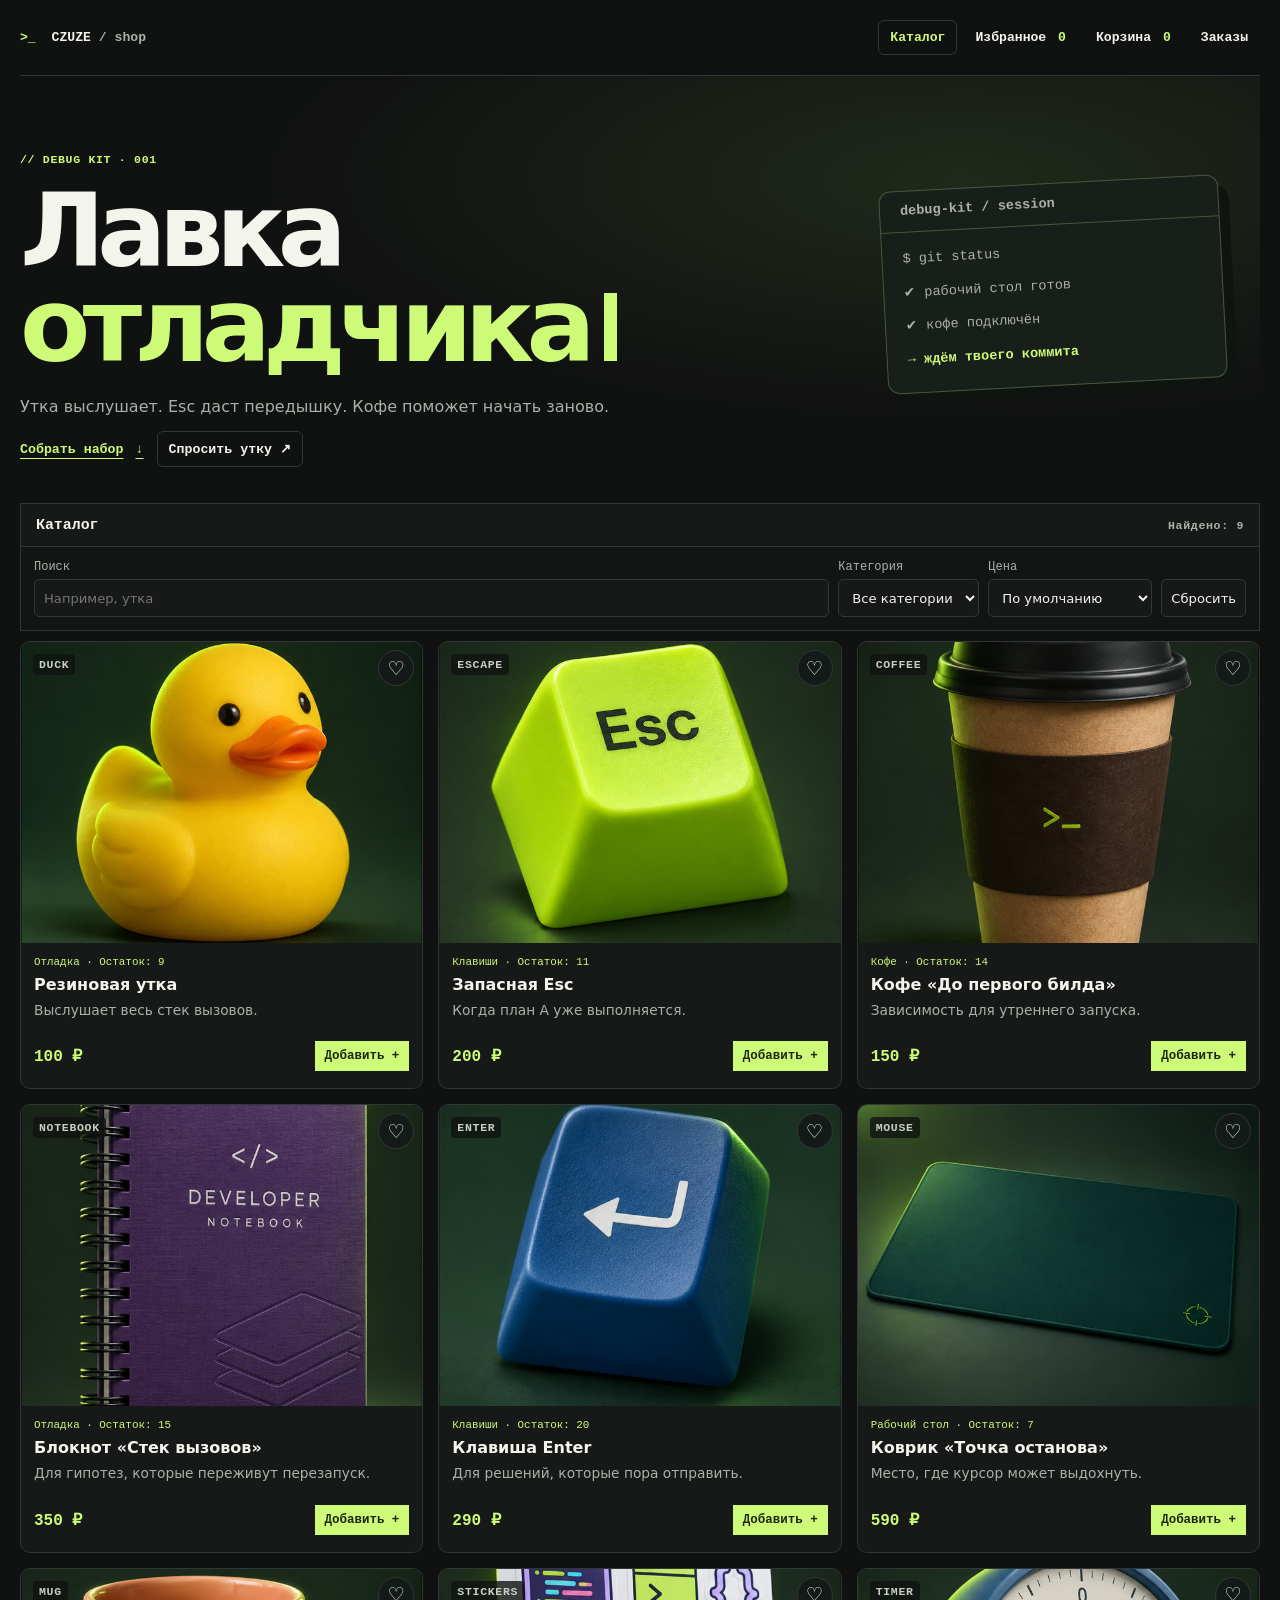
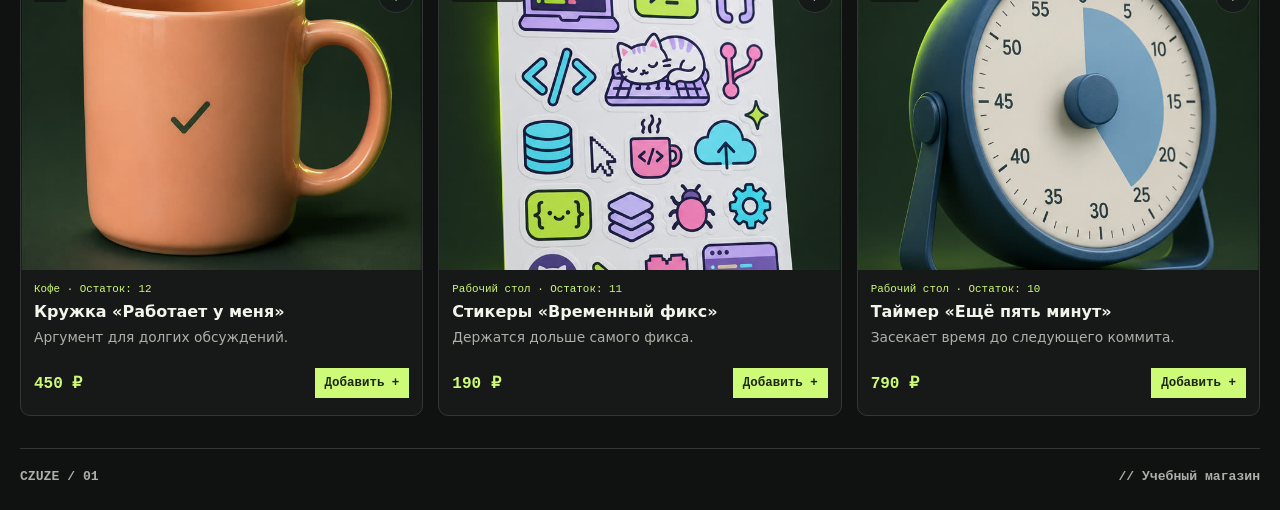
==== site/index.html @ dbb3ac7f "Import Czuze shop baseline" ====
<!doctype html>
<html lang="ru">
<head>
  <meta charset="utf-8">
  <meta name="viewport" content="width=device-width, initial-scale=1">
  <meta name="theme-color" content="#101111">
  <title>Czuze — Лавка отладчика</title>
  <link rel="stylesheet" href="./styles.css?v=20261111-all-models-v2">
  <script src="./catalog.js?v=20261111-all-models-v2" defer></script>
  <script src="./shop-mode.js?v=20261111-all-models-v2" defer></script>
  <script src="./shop-rules.js?v=20261111-all-models-v2" defer></script>
  <script src="./model-geometry.js?v=20261111-all-models-v2" defer></script>
  <script src="./product-models.js?v=20261111-all-models-v2" defer></script>
  <script src="./app.js?v=20261111-all-models-v2" defer></script>
</head>
<body>
  <div class="shell">
    <header class="topbar">
      <a class="brand" href="?view=catalog"><span aria-hidden="true">&gt;_</span> CZUZE<span class="muted"> / shop</span></a>
      <nav class="shop-nav" aria-label="Разделы магазина">
        <a href="?view=catalog" data-nav="catalog">Каталог</a>
        <a href="?view=favorites" data-nav="favorites">Избранное <span id="favorite-count">0</span></a>
        <a href="?view=cart" data-nav="cart">Корзина <span id="count">0</span></a>
        <a href="?view=orders" data-nav="orders">Заказы</a>
      </nav>
    </header>
    <main>
      <header class="hero" id="hero" hidden>
        <p class="eyebrow">// DEBUG KIT · 001</p>
        <h1>Лавка<br><span>отладчика<span class="cursor" aria-hidden="true"></span></span></h1>
        <p class="intro">Утка выслушает. Esc даст передышку. Кофе поможет начать заново.</p>
        <a class="hero-link" href="#catalog-title">Собрать набор <span aria-hidden="true">↓</span></a>
        <button class="secondary duck-launch" id="duck-launch" type="button">Спросить утку <span aria-hidden="true">↗</span></button>
        <div class="hero-terminal" aria-hidden="true"><b>debug-kit / session</b><span>$ git status</span><span>✔ рабочий стол готов</span><span>✔ кофе подключён</span><strong>→ ждём твоего коммита</strong></div>
      </header>
      <p id="storage-warning" class="catalog-message" role="status" hidden></p>
      <p id="app-status" class="sr-only" role="status"></p>
      <section class="view-heading" id="view-heading" hidden>
        <p class="eyebrow" id="view-kicker"></p>
        <h1 id="view-title"></h1>
      </section>
      <div class="workspace">
        <section id="catalog-view" aria-labelledby="catalog-title" hidden>
          <div class="section-heading">
            <h2 id="catalog-title" tabindex="-1">Каталог</h2>
            <span class="muted" id="result-count" role="status"></span>
          </div>
          <div class="filters" aria-label="Фильтры каталога">
            <label>Поиск <input id="search" type="search" placeholder="Например, утка"></label>
            <label>Категория <select id="category"><option value="">Все категории</option></select></label>
            <label>Цена <select id="sort"><option value="">По умолчанию</option><option value="asc">Сначала дешевле</option><option value="desc">Сначала дороже</option></select></label>
            <button type="button" id="reset">Сбросить</button>
          </div>
          <p id="catalog-message" class="catalog-message" hidden></p>
          <ul id="catalog" role="list"></ul>
        </section>
        <section class="cart-panel" id="cart-view" aria-labelledby="cart-title" hidden>
          <div class="section-heading">
            <h2 id="cart-title" tabindex="-1">Корзина</h2>
            <span class="muted">cart.log</span>
          </div>
          <div class="cart-body">
            <p id="empty">Ноль товаров. Ноль ошибок.</p>
            <ul id="cart" role="list" hidden></ul>
          </div>
          <form id="promo-form" class="promo">
            <label for="promo">Промокод</label>
            <div><input id="promo" placeholder="DEBUG10" maxlength="30"><button type="submit">Применить</button></div>
            <p id="promo-status" role="status"></p>
          </form>
          <p class="cart-event" id="cart-event" role="status"></p>
          <p class="cart-total discount" id="discount" hidden><span>Скидка</span><strong></strong></p>
          <p class="cart-total"><span>Итого</span><strong id="total">0 ₽</strong></p>
          <p id="cart-stock-warning" class="checkout-note" role="status" hidden>Проверьте количество товаров в корзине. Для некоторых позиций остаток изменился.</p>
          <p id="checkout-note" class="checkout-note" hidden></p>
          <a class="checkout add" id="go-checkout" href="?view=checkout" hidden>Перейти к оформлению →</a>
          <a class="checkout secondary" id="back-to-cart" href="?view=cart" hidden>← Вернуться в корзину</a>
          <button class="checkout add" id="checkout" type="button" hidden>Подтвердить заказ →</button>
        </section>
        <section id="product-view" class="product-detail" aria-labelledby="view-title" hidden>
          <div class="gallery">
            <img id="gallery-image" alt="" width="768" height="1024">
            <p id="gallery-placeholder" class="catalog-message" hidden>Фото недоступно</p>
            <div id="gallery-tabs" class="gallery-tabs" aria-label="Ракурсы товара"></div>
          </div>
          <div class="detail-info">
            <p class="eyebrow" id="detail-category"></p>
            <p id="detail-description"></p>
            <p id="detail-stock" class="muted"></p>
            <strong id="detail-price" class="price"></strong>
            <div id="detail-actions" class="buy-controls"></div>
            <button id="product-model-launch" class="add" type="button" hidden>Покрутить в 3D ↻</button>
            <button id="detail-favorite" class="secondary" type="button" aria-pressed="false"></button>
            <a href="?view=catalog" class="hero-link">← В каталог</a>
          </div>
        </section>
        <section id="orders-view" class="orders-view" aria-labelledby="view-title" hidden>
          <p id="order-success" class="order-success" role="status" hidden></p>
          <p id="orders-empty" class="catalog-message" hidden>Пока заказов нет. <a href="?view=catalog">Перейти в каталог</a></p>
          <ul id="orders-list" role="list"></ul>
        </section>
      </div>
    </main>
    <footer class="footer"><span>CZUZE / 01</span><span>// Учебный магазин</span></footer>
  </div>
  <dialog id="product-model-dialog" aria-labelledby="product-model-title">
    <header class="model-header">
      <div><p class="eyebrow">// OBJECT VIEWER</p><h2 id="product-model-title">3D-просмотр</h2></div>
      <form method="dialog"><button type="submit" class="secondary" aria-label="Закрыть 3D-просмотр">×</button></form>
    </header>
    <p id="product-model-hint" class="muted">Тяните модель мышью или пальцем. Стрелки поворачивают, колёсико и клавиши + / − меняют масштаб.</p>
    <div id="product-model-variants" class="model-variants" hidden>
      <label id="product-model-variant-label" for="product-model-variant">Оформление</label>
      <select id="product-model-variant"></select>
      <span id="product-model-variant-status" class="sr-only" role="status"></span>
      <small>Вариант для 3D-просмотра</small>
    </div>
    <canvas id="product-model" width="720" height="500" tabindex="0" aria-label="Вращаемая 3D-модель товара" aria-describedby="product-model-hint"></canvas>
    <p id="product-model-unavailable" class="muted" hidden>3D-просмотр недоступен в этом браузере. Фотографии есть в карточке товара.</p>
    <div class="model-controls">
      <button type="button" class="secondary" data-model-turn="-1" aria-label="Повернуть влево">←</button>
      <button type="button" class="secondary" data-model-turn="1" aria-label="Повернуть вправо">→</button>
      <button type="button" class="secondary" data-model-zoom="-1" aria-label="Уменьшить масштаб">−</button>
      <button type="button" class="secondary" data-model-zoom="1" aria-label="Увеличить масштаб">+</button>
      <button type="button" class="secondary" id="product-model-spin" aria-pressed="false">Автовращение</button>
      <button type="button" class="secondary" id="product-model-reset">Исходный вид</button>
      <span id="product-model-angle" class="muted" aria-hidden="true"></span>
    </div>
  </dialog>
  <dialog id="duck-dialog" aria-labelledby="duck-title">
    <header class="duck-heading">
      <img src="./assets/duck-front.jpg" width="50" height="50" alt="" loading="lazy">
      <div><p class="eyebrow">// DEBUG SESSION</p><h2 id="duck-title">Утка-отладчик</h2></div>
      <form method="dialog"><button type="submit" class="secondary" aria-label="Закрыть">×</button></form>
    </header>
    <form id="duck-form">
      <p id="duck-step" class="muted"></p>
      <label id="duck-question" for="duck-answer"></label>
      <textarea id="duck-answer" rows="4" maxlength="500" required></textarea>
      <button class="add" id="duck-next" type="submit">Дальше →</button>
    </form>
    <section id="duck-result" hidden aria-labelledby="duck-result-title">
      <h3 id="duck-result-title" tabindex="-1">План отладки</h3>
      <dl id="duck-summary"></dl>
      <button class="add" id="duck-restart" type="button">Начать заново</button>
    </section>
  </dialog>
  <template id="product-template">
    <li class="product">
      <div class="product-art">
        <span class="product-id"></span>
        <a class="product-photo"><img alt="" width="768" height="1024" loading="lazy"></a>
        <span class="art-placeholder" aria-hidden="true" hidden>▧</span>
        <button type="button" class="favorite" aria-pressed="false">♡</button>
      </div>
      <div class="product-info">
        <span class="product-category"></span>
        <h3><a></a></h3>
        <p></p>
        <div class="product-actions">
          <strong class="price"></strong>
          <div class="buy-controls"></div>
        </div>
      </div>
    </li>
  </template>
</body>
</html>
---- site/styles.css ----
* { box-sizing: border-box; }

:root {
  color-scheme: dark;
  --background: #101111;
  --panel: #171919;
  --line: #323636;
  --text: #f3f4ec;
  --muted: #abb1a7;
  --accent: #cdfa77;
  --mono: ui-monospace, SFMono-Regular, Consolas, monospace;
}

body {
  margin: 0;
  background: var(--background);
  color: var(--text);
  font-family: system-ui, sans-serif;
}

.shell { width: min(100% - 40px, 1320px); margin: auto; }
.topbar, .footer {
  display: flex;
  align-items: center;
  justify-content: space-between;
  gap: 12px;
  padding: 20px 0;
  font: 600 .82rem var(--mono);
}
.topbar { border-bottom: 1px solid var(--line); }
.brand > span:first-child { margin-right: 8px; color: var(--accent); }
.muted { color: var(--muted); }
.cart-link { color: var(--text); text-decoration: none; }
.cart-link:hover { color: var(--accent); }
#count { margin-left: 4px; padding: 3px 7px; border: 1px solid var(--line); color: var(--accent); }

.hero {
  padding: clamp(36px, 6vw, 78px) 0 36px;
  background: radial-gradient(ellipse at 76% 24%, #20291b, transparent 52%);
}
.eyebrow, .product-id, .section-heading > span { font: 600 .72rem var(--mono); letter-spacing: .06em; }
.eyebrow { margin: 0 0 17px; color: var(--accent); }
h1 { margin: 0; font-size: clamp(2.2rem, 8vw, 7.5rem); line-height: .93; letter-spacing: -.075em; }
h1 > span { color: var(--accent); }
.cursor { display: inline-block; width: .12em; height: .66em; margin-left: .16em; background: currentColor; }
.intro { margin: 22px 0 0; color: var(--muted); line-height: 1.55; }

.workspace { display: grid; grid-template-columns: minmax(0, 3fr) minmax(255px, 1fr); gap: 16px; align-items: start; }
.section-heading {
  display: flex;
  justify-content: space-between;
  align-items: center;
  gap: 12px;
  padding: 13px 15px;
  border: 1px solid var(--line);
  background: var(--panel);
}
h2 { margin: 0; font: 700 .93rem var(--mono); }
ul { margin: 0; padding: 0; list-style: none; }
#catalog { display: grid; grid-template-columns: repeat(3, minmax(0, 1fr)); gap: 10px; margin-top: 10px; }
.product { display: flex; flex-direction: column; min-width: 0; border: 1px solid var(--line); background: var(--panel); }
.product-art {
  position: relative;
  display: grid;
  place-items: center;
  overflow: hidden;
  aspect-ratio: 4 / 3;
  background-color: #1d2220;
  background-image: linear-gradient(#ffffff0a 1px, transparent 1px), linear-gradient(90deg, #ffffff0a 1px, transparent 1px);
  background-size: 20px 20px;
}
.product-id { position: absolute; inset: 10px auto auto 10px; color: #c8cec2; }
.product-art img { width: 94%; height: auto; }
.product-info { display: flex; flex: 1; flex-direction: column; gap: 7px; padding: 13px; }
.product-info h3, .product-info p { margin: 0; }
.product-info h3 { font-size: 1rem; }
.product-info p { color: var(--muted); font-size: .86rem; line-height: 1.4; }
.product-actions { display: flex; flex-wrap: wrap; align-items: center; justify-content: space-between; gap: 8px; margin-top: auto; padding-top: 10px; }
.price, .cart-total strong { font-family: var(--mono); color: var(--accent); }

button { font: inherit; cursor: pointer; }
.add {
  display: inline-flex;
  gap: 8px;
  align-items: center;
  padding: 7px 9px;
  border: 1px solid var(--accent);
  background: var(--accent);
  color: #1c2511;
  font-size: .78rem;
  font-weight: 750;
}
.add:hover { background: #e1ffa9; }
:focus-visible { outline: 2px solid var(--accent); outline-offset: 4px; }

.cart-panel { border: 1px solid var(--line); background: var(--panel); }
.cart-panel .section-heading { border-width: 0 0 1px; }
.cart-body { padding: 12px 15px; }
#empty { margin: 0; color: var(--muted); font: .78rem/1.5 var(--mono); }
#cart li { display: flex; gap: 8px; align-items: center; justify-content: space-between; padding: 6px 0; font-size: .85rem; }
#cart li + li { border-top: 1px solid var(--line); }
#cart button { min-width: 32px; min-height: 32px; border: 1px solid var(--line); background: transparent; color: var(--text); }
#cart button:hover { color: var(--accent); border-color: var(--accent); }
.cart-event { margin: 0; padding: 0 15px; color: var(--accent); font: .73rem/1.5 var(--mono); }
.cart-event:not(:empty) { padding-bottom: 12px; }
.cart-total { display: flex; justify-content: space-between; gap: 12px; margin: 0; padding: 13px 15px; border-top: 1px solid var(--line); }
.footer { margin-top: 32px; border-top: 1px solid var(--line); color: var(--muted); }

@media (max-width: 900px) {
  .workspace { grid-template-columns: 1fr; }
}
@media (max-width: 570px) {
  .shell { width: calc(100% - 28px); }
  #catalog { grid-template-columns: 1fr; }
  .product-art { aspect-ratio: 2 / 1; }
  .product-art img { width: min(72%, 240px); }
}

.hero { position: relative; padding-right: min(38%, 420px); }
.hero-link { display: inline-flex; gap: 12px; margin-top: 22px; color: var(--accent); font: 700 .83rem var(--mono); text-underline-offset: 5px; }
.hero-terminal {
  position: absolute;
  top: 25%;
  right: 3%;
  width: min(33%, 340px);
  display: grid;
  gap: 13px;
  padding: 0 20px 22px;
  border: 1px solid #46583c;
  border-radius: 12px;
  background: #181e19;
  color: var(--muted);
  box-shadow: 10px 12px 0 #101411;
  font: .85rem/1.5 var(--mono);
  transform: rotate(-3deg);
}
.hero-terminal b { margin: 0 -20px 4px; padding: 10px 20px; border-bottom: 1px solid #46583c; }
.hero-terminal strong { color: var(--accent); }
.filters {
  display: flex;
  flex-wrap: wrap;
  align-items: end;
  gap: 9px;
  padding: 13px;
  border: 1px solid var(--line);
  border-top: 0;
  background: #131515;
}
.filters label, .promo label { display: grid; gap: 5px; color: var(--muted); font: .75rem var(--mono); }
.filters label:first-child { flex: 1 1 150px; }
.filters input, .filters select, .promo input,
.filters button, .promo button {
  min-height: 38px;
  min-width: 0;
  padding: 7px 9px;
  border: 1px solid var(--line);
  border-radius: 5px;
  background: var(--panel);
  color: var(--text);
  font: .82rem system-ui, sans-serif;
}
.filters button:hover, .promo button:hover { border-color: var(--accent); }
button[aria-pressed="true"] { color: var(--accent); border-color: var(--accent); }
.product, .cart-panel { border-radius: 10px; overflow: hidden; }
.product-art { background-color: #202a25; }
.product-id { inset: 12px auto auto 12px; }
.favorite {
  position: absolute;
  top: 8px;
  right: 8px;
  width: 36px;
  height: 36px;
  border: 1px solid var(--line);
  border-radius: 50%;
  background: #141a17;
  color: var(--text);
  font-size: 1.2rem;
}
.favorite:hover { border-color: var(--accent); }
.product-category { color: var(--accent); font: .68rem var(--mono); }
.art-placeholder { color: var(--muted); font-size: 3rem; }
.catalog-message { padding: 18px; border: 1px dashed var(--line); color: var(--muted); }
.cart-panel { position: sticky; top: 14px; }
#cart li { display: grid; grid-template-columns: minmax(0, 1fr) auto auto; padding: 9px 0; }
#cart li strong { grid-column: 1 / -1; overflow-wrap: anywhere; }
.quantity { display: flex; align-items: center; gap: 7px; font: .8rem var(--mono); }
.line-total { color: var(--accent); font: .78rem var(--mono); white-space: nowrap; }
#cart button { min-width: 34px; min-height: 36px; border-radius: 4px; }
.promo { display: grid; gap: 6px; padding: 0 15px 10px; }
.promo div { display: grid; grid-template-columns: minmax(0, 1fr) auto; gap: 5px; }
.promo p { margin: 0; color: var(--muted); font-size: .75rem; }
.promo p:empty { display: none; }
.discount { color: var(--muted); font-size: .83rem; }
.checkout { justify-content: center; width: calc(100% - 30px); margin: 0 15px 15px; min-height: 42px; border-radius: 5px; }
button:disabled { opacity: .54; cursor: default; }
[hidden] { display: none !important; }

@media (max-width: 900px) {
  .cart-panel { position: static; }
}
@media (max-width: 660px) {
  .hero { padding-right: 0; }
  .hero-terminal { display: none; }
  .filters label { flex: 1 1 110px; min-width: 0; }
}

.brand { color: var(--text); text-decoration: none; white-space: nowrap; }
.shop-nav { display: flex; flex-wrap: wrap; align-items: center; gap: 6px; }
.shop-nav a, .secondary {
  color: var(--text);
  text-decoration: none;
  padding: 9px 11px;
  border: 1px solid transparent;
  border-radius: 6px;
  background: transparent;
}
.shop-nav a:hover, .shop-nav a[aria-current], .secondary:hover {
  border-color: var(--line);
  color: var(--accent);
}
.shop-nav span { margin-left: 4px; color: var(--accent); }
#count { padding: 0; border: 0; }
.workspace { display: block; }
#catalog { grid-template-columns: repeat(3, minmax(0, 1fr)); gap: 15px; }
.view-heading { margin: clamp(30px, 6vw, 64px) 0 22px; }
.view-heading h1 { font-size: clamp(2rem, 6vw, 4.6rem); line-height: 1.03; }
.cart-panel, .orders-view { position: static; max-width: 780px; }
#cart li { grid-template-columns: minmax(0, 1fr) auto minmax(68px, auto) auto; gap: 12px; }
#cart li strong { grid-column: auto; }
#cart li:has(> span:nth-child(2)) { grid-template-columns: minmax(0, 1fr) auto minmax(68px, auto); }
.checkout { text-decoration: none; text-align: center; }
.checkout.secondary { display: block; margin-bottom: 6px; }
.checkout-note { margin: 0; padding: 0 15px 12px; color: var(--muted); font-size: .85rem; }
.product-art { display: block; }
.product-photo { display: block; width: 100%; height: 100%; }
.product-art img { width: 100%; height: 100%; object-fit: cover; transition: transform 240ms ease; }
.product-photo:hover img { transform: scale(1.055); }
.product-id { z-index: 1; padding: 4px 6px; border-radius: 4px; background: #101311c9; pointer-events: none; }
.art-placeholder { position: absolute; inset: 35% auto auto 46%; pointer-events: none; }
.product h3 a { color: inherit; text-decoration: none; }
.product h3 a:hover { color: var(--accent); }
.product-actions { min-height: 48px; }
.buy-controls { display: inline-flex; align-items: center; gap: 9px; font: .86rem var(--mono); }
.buy-controls > button:not(.add) {
  min-width: 36px;
  min-height: 36px;
  border: 1px solid #5b7044;
  border-radius: 6px;
  color: var(--accent);
  background: #1f2c1a;
}
.buy-controls > span { min-width: 2ch; text-align: center; }
.product-detail {
  display: grid;
  grid-template-columns: minmax(0, 520px) minmax(240px, 1fr);
  gap: clamp(16px, 5vw, 64px);
  align-items: start;
}
.gallery > img {
  display: block;
  width: 100%;
  height: auto;
  aspect-ratio: 5 / 4;
  object-fit: cover;
  border: 1px solid var(--line);
  border-radius: 12px;
}
.gallery-tabs { display: flex; gap: 8px; margin-top: 10px; }
.gallery-tabs button { width: 65px; height: 58px; padding: 2px; border: 1px solid var(--line); border-radius: 7px; background: var(--panel); }
.gallery-tabs img { display: block; width: 100%; height: 100%; border-radius: 4px; object-fit: cover; }
.gallery-tabs button[aria-pressed="true"] { border-color: var(--accent); }
.detail-info { display: grid; justify-items: start; gap: 14px; padding: 20px 0; }
.detail-info p, .detail-info .hero-link { margin: 0; }
.detail-info .price { font-size: 2rem; }
.order-success { padding: 14px; border: 1px solid #536b40; border-radius: 8px; color: var(--accent); background: #1a2618; }
#orders-list { display: grid; gap: 12px; }
#orders-list li { padding: 16px; border: 1px solid var(--line); border-radius: 9px; background: var(--panel); }
#orders-list li p { color: var(--muted); }
.orders-view a { color: var(--accent); }
.sr-only { position: absolute; width: 1px; height: 1px; padding: 0; margin: -1px; overflow: hidden; clip-path: inset(50%); white-space: nowrap; }

@media (prefers-reduced-motion: no-preference) {
  .cursor { animation: cursor-blink 1s steps(1, end) infinite; }
  @keyframes cursor-blink { 50% { opacity: 0; } }
  .view-heading, .cart-panel, .product-detail, .orders-view { animation: view-enter 270ms ease-out both; }
  .buy-controls > span, .order-success { animation: confirm-pop 240ms ease-out both; }
  .favorite, .add, .shop-nav a { transition: color 160ms ease, background-color 160ms ease, border-color 160ms ease, transform 160ms ease; }
  .favorite:active, .add:active { transform: scale(.95); }
  @keyframes view-enter { from { opacity: 0; transform: translateY(8px); } }
  @keyframes confirm-pop { from { opacity: .35; transform: scale(.93); } }
}
@media (prefers-reduced-motion: reduce) {
  .product-art img { transition: none; }
  .product-photo:hover img { transform: none; }
}
@media (max-width: 680px) {
  .topbar { align-items: flex-start; flex-direction: column; }
  .shop-nav a { padding: 7px 5px; }
  #catalog { grid-template-columns: repeat(2, minmax(0, 1fr)); }
  .product-detail { grid-template-columns: 1fr; }
}
@media (max-width: 480px) {
  #catalog { grid-template-columns: 1fr; }
  #cart li strong { grid-column: 1 / -1; }
}

.order-actions { display: flex; flex-wrap: wrap; align-items: center; gap: 8px 14px; margin-top: 12px; }
.order-actions [role="status"]:not(:empty) { flex-basis: 100%; color: var(--muted); font-size: .85rem; }

.duck-launch { margin: 8px 0 0 8px; border-color: var(--line); font: 700 .83rem var(--mono); }
#duck-dialog {
  width: min(500px, calc(100% - 28px));
  max-height: calc(100% - 28px);
  padding: 20px;
  border: 1px solid #506541;
  border-radius: 14px;
  background: var(--panel);
  color: var(--text);
}
#duck-dialog::backdrop { background: #090c0be0; }
.duck-heading { display: flex; align-items: center; gap: 12px; }
.duck-heading img { border-radius: 8px; object-fit: cover; }
.duck-heading .eyebrow { margin: 0 0 5px; }
.duck-heading form { margin-left: auto; }
#duck-form { display: grid; justify-items: start; gap: 10px; margin-top: 16px; }
#duck-step { margin: 0; font: .8rem var(--mono); }
#duck-answer { width: 100%; resize: vertical; padding: 10px; border: 1px solid var(--line); border-radius: 6px; background: var(--background); color: var(--text); font: inherit; }
#duck-summary dt { margin: 12px 0 4px; color: var(--accent); font: .8rem var(--mono); }
#duck-summary dd { margin: 0; white-space: pre-wrap; overflow-wrap: anywhere; }
@media (prefers-reduced-motion: no-preference) {
  #duck-dialog[open] { animation: view-enter 220ms ease-out both; }
}

#product-model-dialog {
  width: min(690px, calc(100% - 28px));
  max-height: calc(100% - 28px);
  padding: clamp(12px, 3vw, 22px);
  border: 1px solid #506541;
  border-radius: 14px;
  color: var(--text);
  background: var(--panel);
}
#product-model-dialog::backdrop { background: #090c0be0; }
.model-header, .model-controls { display: flex; flex-wrap: wrap; align-items: center; justify-content: space-between; gap: 8px; }
.model-header .eyebrow { margin: 0 0 5px; }
#product-model-hint { font-size: .85rem; }
#product-model {
  display: block;
  width: 100%;
  height: auto;
  border-radius: 10px;
  border: 1px solid #46583c;
  background:
    linear-gradient(#a2c48e12 1px, transparent 1px) 0 0 / 24px 24px,
    linear-gradient(90deg, #a2c48e12 1px, transparent 1px) 0 0 / 24px 24px,
    radial-gradient(ellipse at 50% 30%, var(--model-tint, #30492a), #131d14 68%);
  touch-action: none;
  cursor: grab;
}
#product-model.dragging { cursor: grabbing; }
.model-controls { justify-content: flex-start; margin-top: 12px; }
.model-controls button { border-color: var(--line); }
#product-model-angle { margin-left: auto; font: .75rem var(--mono); }

#product-model-launch { border-radius: 6px; }
#product-model-spin[aria-pressed="true"] { border-color: var(--accent); color: var(--accent); }
@media (max-width: 480px) {
  .model-controls button { min-height: 44px; }
  #product-model-angle { flex-basis: 100%; text-align: right; }
}

.cart-stock { display: block; margin-top: 4px; color: #ffbf89; font-weight: 500; }

#product-model { aspect-ratio: 720 / 500; }
.model-variants { display: flex; align-items: center; flex-wrap: wrap; gap: 8px 14px; margin-bottom: 12px; }
.model-variants label { color: var(--muted); font: .8rem var(--mono); }
.model-variants select { min-height: 40px; max-width: 100%; padding: 7px 12px; border: 1px solid #506541; border-radius: 7px; color: var(--text); background: #1d261b; font: inherit; }

.model-variants small { color: var(--muted); font-size: .72rem; }
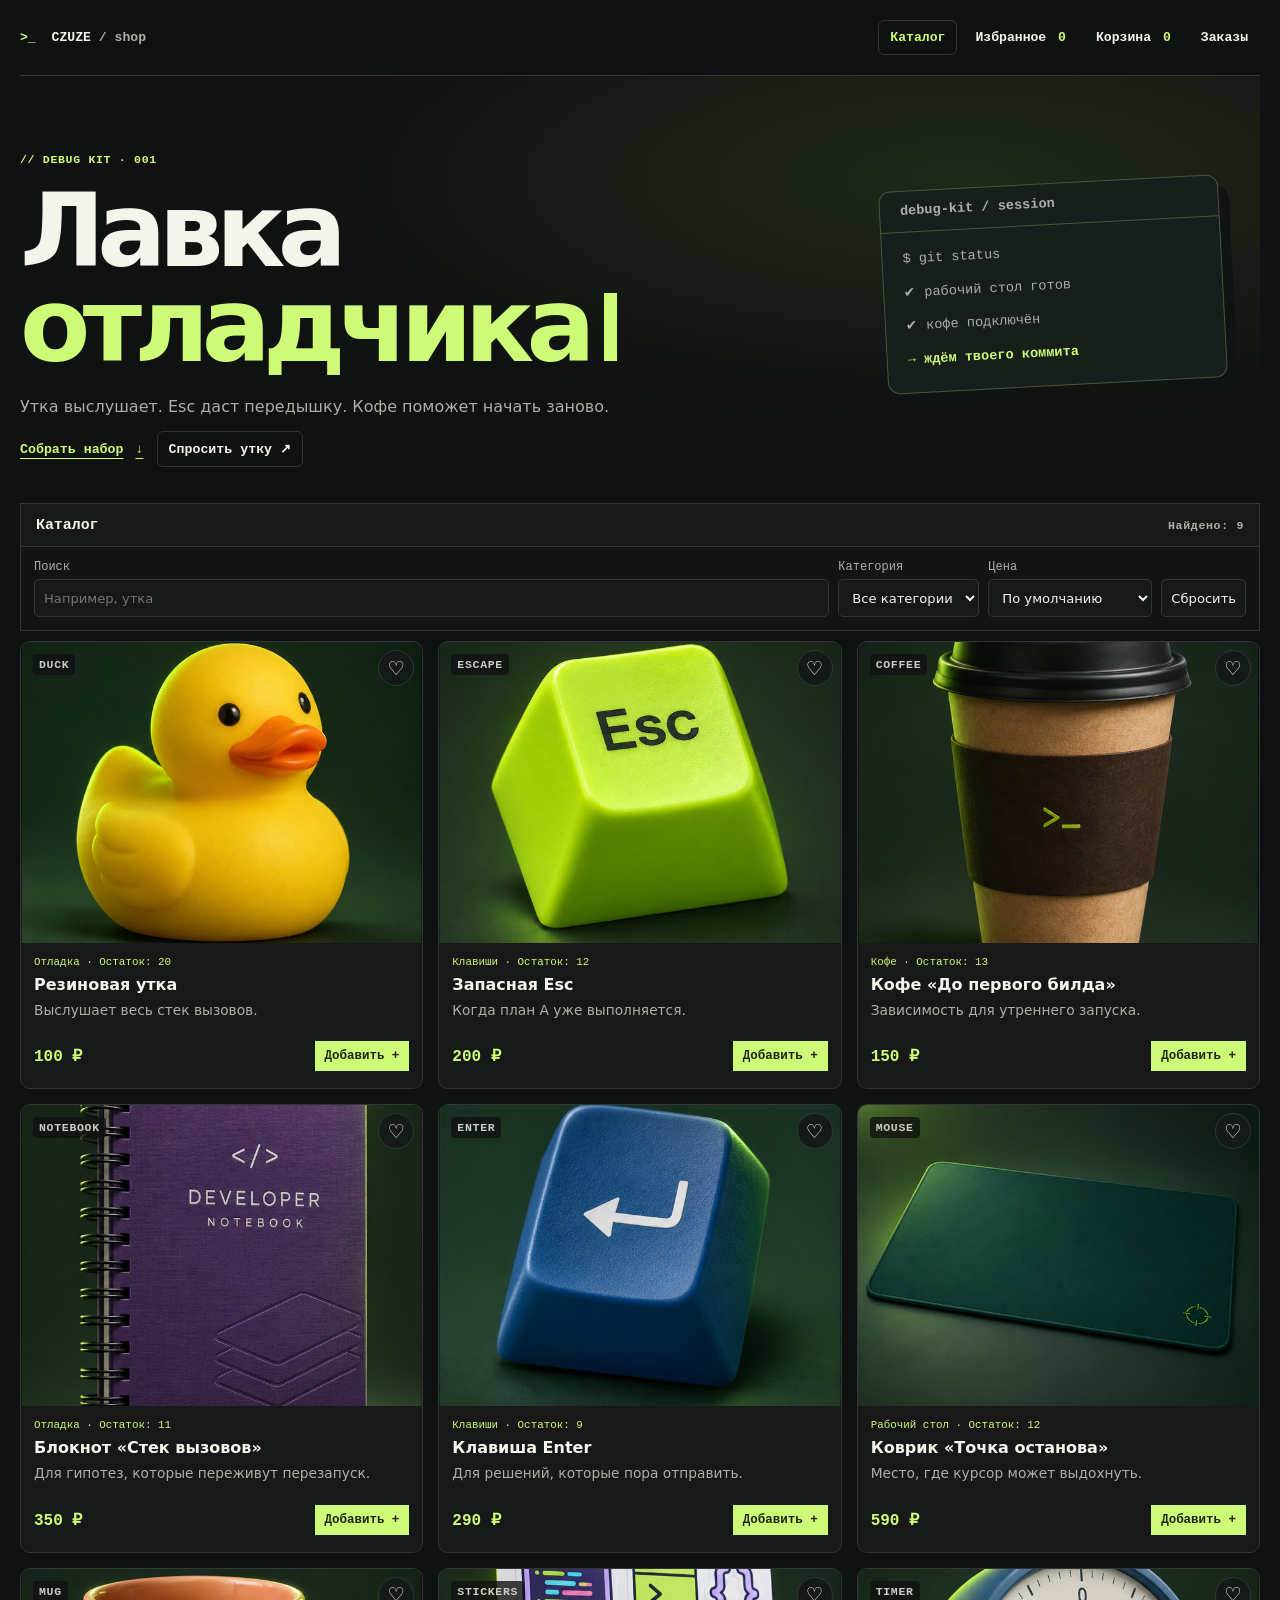
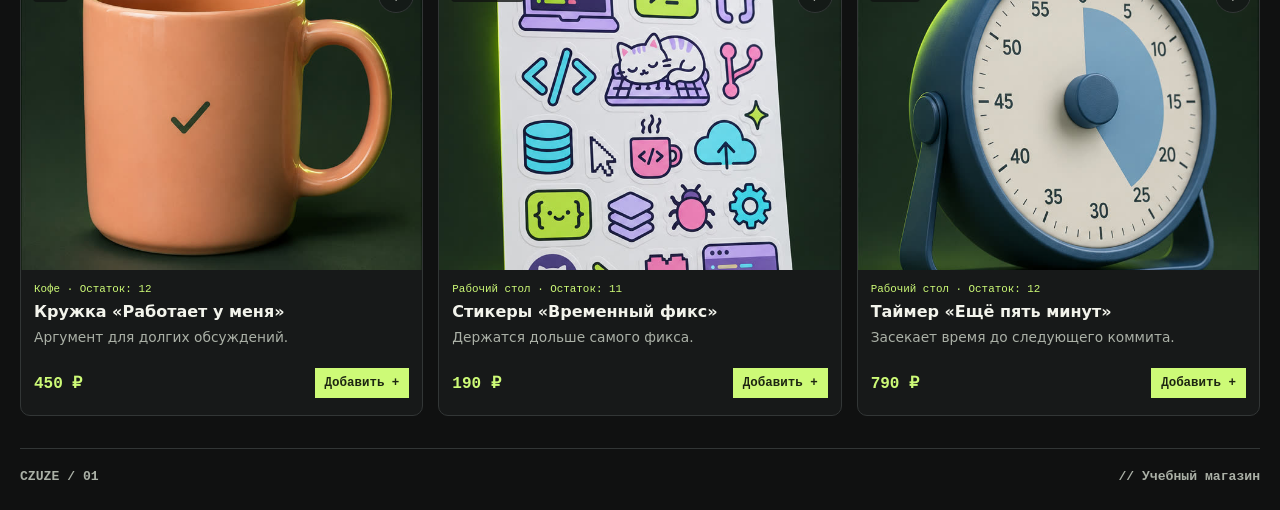
==== commit 433b980f: "Add FastAPI authentication and local test foundation" ====
--- a/site/index.html
+++ b/site/index.html
@@ -23,6 +23,8 @@
         <a href="?view=cart" data-nav="cart">Корзина <span id="count">0</span></a>
         <a href="?view=orders" data-nav="orders">Заказы</a>
       </nav>
+      <div id="account" hidden><span id="account-name"></span><a id="login-link" href="/login">Войти / Регистрация</a>
+      <form id="logout-form" action="/logout" method="post" hidden><input id="logout-csrf" name="csrf" type="hidden"><button>Выйти</button></form></div>
     </header>
     <main>
       <header class="hero" id="hero" hidden>
--- a/site/styles.css
+++ b/site/styles.css
@@ -377,3 +377,13 @@
 .model-variants select { min-height: 40px; max-width: 100%; padding: 7px 12px; border: 1px solid #506541; border-radius: 7px; color: var(--text); background: #1d261b; font: inherit; }
 
 .model-variants small { color: var(--muted); font-size: .72rem; }
+
+.auth-page { max-width: 520px; margin: 48px auto; padding: 24px; }
+.auth-page h1 { font-size: clamp(2rem, 8vw, 3.5rem); margin: 32px 0; }
+.auth-form { display: grid; gap: 16px; padding: 24px; border: 1px solid #343939; border-radius: 16px; }
+.auth-form p { margin: 0; }
+.auth-form label { display: grid; gap: 8px; }
+.auth-form input:not([type="hidden"]) { width: 100%; box-sizing: border-box; padding: 12px; border: 1px solid #596060; border-radius: 8px; background: #191d1d; color: #fff; font: inherit; }
+.auth-form input:focus-visible { outline: 2px solid #ccff66; outline-offset: 2px; }
+.auth-page a { color: inherit; }
+.auth-page [role="alert"] { color: #ffadad; }
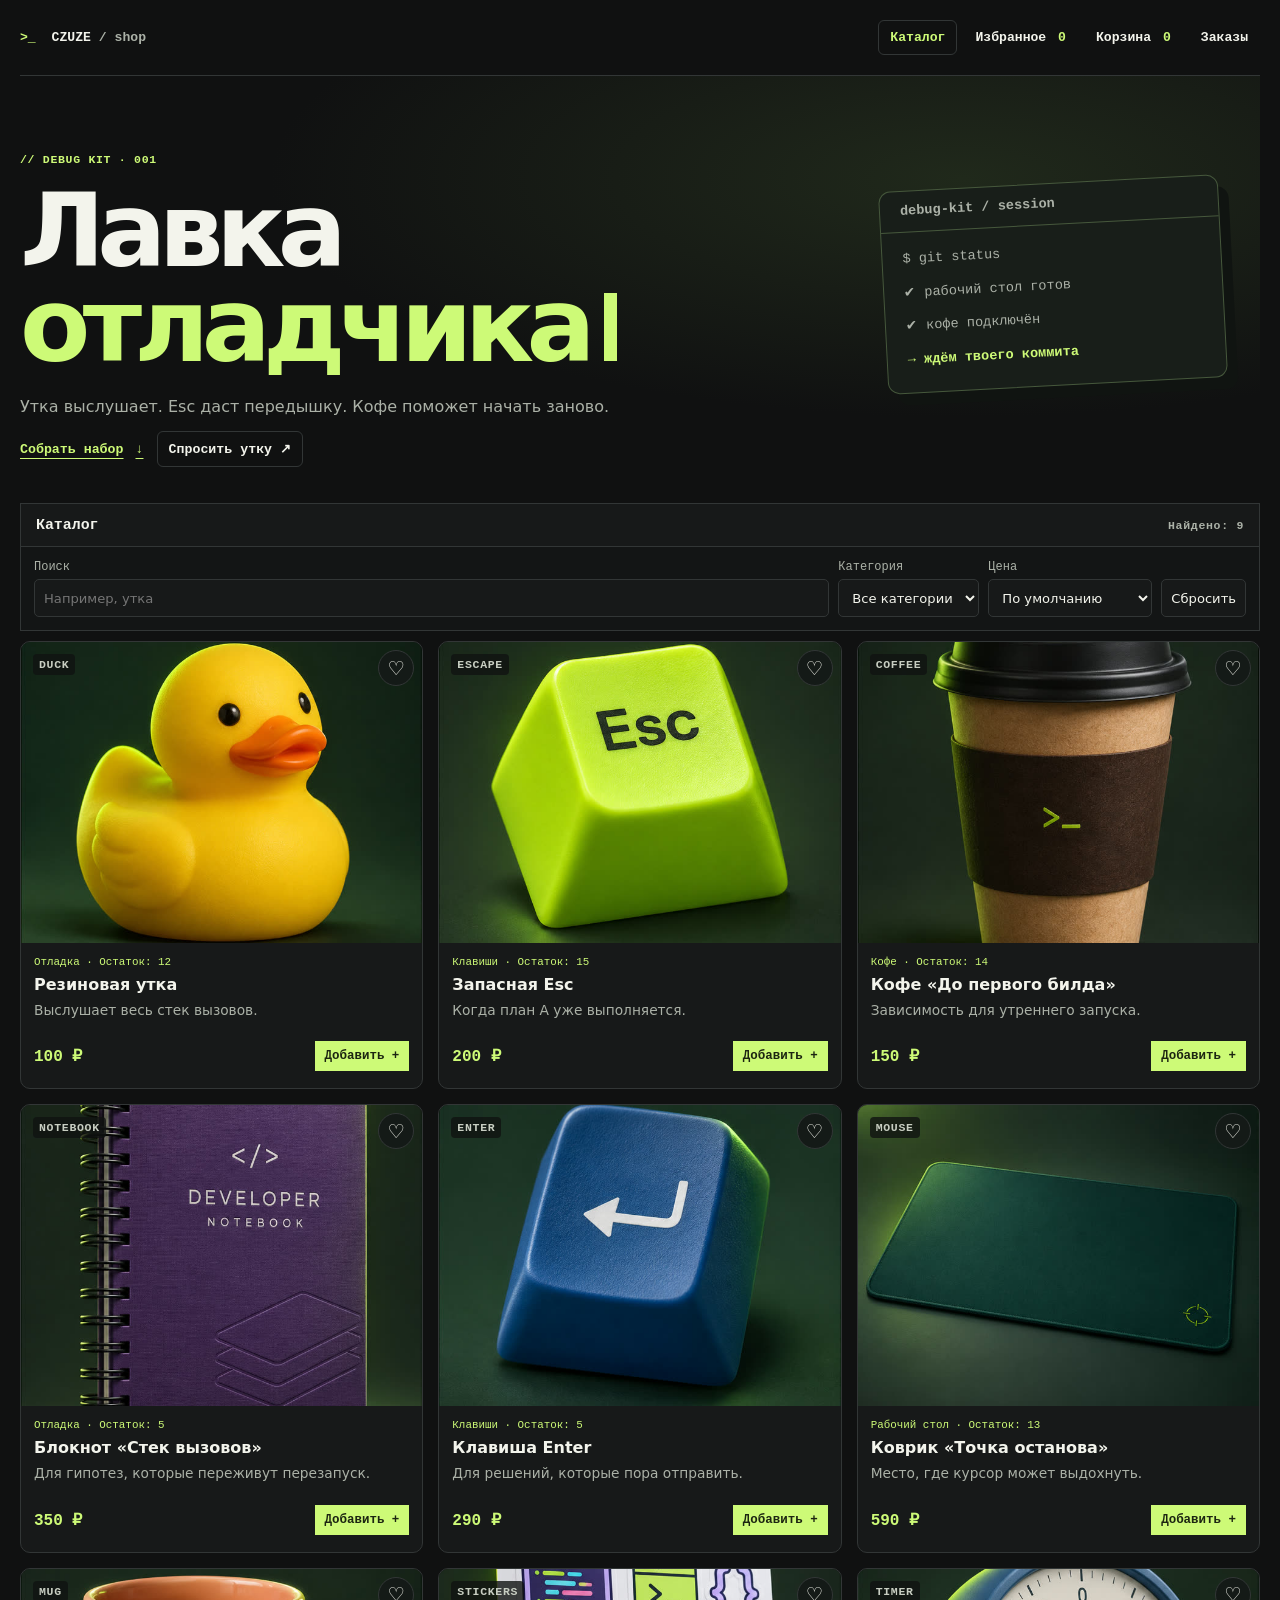
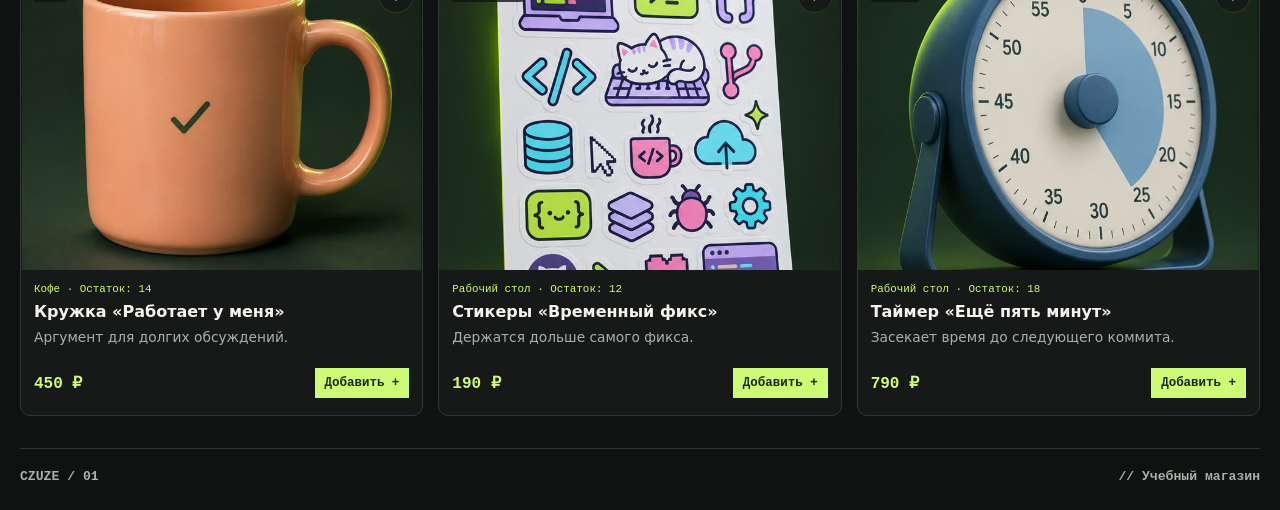
==== commit fdfec462: "Match authentication pages to shop styling" ====
--- a/site/index.html
+++ b/site/index.html
@@ -5,7 +5,7 @@
   <meta name="viewport" content="width=device-width, initial-scale=1">
   <meta name="theme-color" content="#101111">
   <title>Czuze — Лавка отладчика</title>
-  <link rel="stylesheet" href="./styles.css?v=20261111-all-models-v2">
+  <link rel="stylesheet" href="./styles.css?v=20261115-auth-v2">
   <script src="./catalog.js?v=20261111-all-models-v2" defer></script>
   <script src="./shop-mode.js?v=20261111-all-models-v2" defer></script>
   <script src="./shop-rules.js?v=20261111-all-models-v2" defer></script>
@@ -23,8 +23,8 @@
         <a href="?view=cart" data-nav="cart">Корзина <span id="count">0</span></a>
         <a href="?view=orders" data-nav="orders">Заказы</a>
       </nav>
-      <div id="account" hidden><span id="account-name"></span><a id="login-link" href="/login">Войти / Регистрация</a>
-      <form id="logout-form" action="/logout" method="post" hidden><input id="logout-csrf" name="csrf" type="hidden"><button>Выйти</button></form></div>
+      <div id="account" hidden><span id="account-name"></span><a class="secondary" id="login-link" href="/login">Войти / Регистрация</a>
+      <form id="logout-form" action="/logout" method="post" hidden><input id="logout-csrf" name="csrf" type="hidden"><button class="secondary" type="submit">Выйти</button></form></div>
     </header>
     <main>
       <header class="hero" id="hero" hidden>
--- a/site/styles.css
+++ b/site/styles.css
@@ -378,12 +378,17 @@
 
 .model-variants small { color: var(--muted); font-size: .72rem; }
 
-.auth-page { max-width: 520px; margin: 48px auto; padding: 24px; }
-.auth-page h1 { font-size: clamp(2rem, 8vw, 3.5rem); margin: 32px 0; }
-.auth-form { display: grid; gap: 16px; padding: 24px; border: 1px solid #343939; border-radius: 16px; }
-.auth-form p { margin: 0; }
-.auth-form label { display: grid; gap: 8px; }
-.auth-form input:not([type="hidden"]) { width: 100%; box-sizing: border-box; padding: 12px; border: 1px solid #596060; border-radius: 8px; background: #191d1d; color: #fff; font: inherit; }
-.auth-form input:focus-visible { outline: 2px solid #ccff66; outline-offset: 2px; }
-.auth-page a { color: inherit; }
-.auth-page [role="alert"] { color: #ffadad; }
+#account:not([hidden]) { display: flex; align-items: center; flex-wrap: wrap; gap: 8px; }
+#account-name { color: var(--accent); overflow-wrap: anywhere; }
+#account .secondary { display: inline-flex; align-items: center; min-height: 40px; border-color: var(--line); }
+#logout-form { margin: 0; }
+.auth-page { width: min(100%, 480px); margin: 0 auto 48px; }
+.auth-page .view-heading h1 { font-size: clamp(2rem, 7vw, 3.5rem); }
+.auth-page .intro { font-size: .95rem; }
+.auth-form { display: grid; gap: 12px; padding: clamp(16px, 4vw, 24px); border: 1px solid var(--line); border-radius: 10px; background: var(--panel); }
+.auth-form p { margin: 0; font: .75rem/1.5 var(--mono); }
+.auth-form label { display: grid; gap: 8px; color: var(--muted); font: .8rem var(--mono); }
+.auth-form input:not([type="hidden"]) { width: 100%; min-width: 0; min-height: 44px; padding: 10px 12px; border: 1px solid var(--line); border-radius: 5px; background: var(--background); color: var(--text); font: 1rem system-ui, sans-serif; }
+.auth-form .add { justify-content: center; min-height: 44px; margin-top: 8px; }
+.auth-error { color: #ffadad; }
+.auth-switch { margin: 0; }
